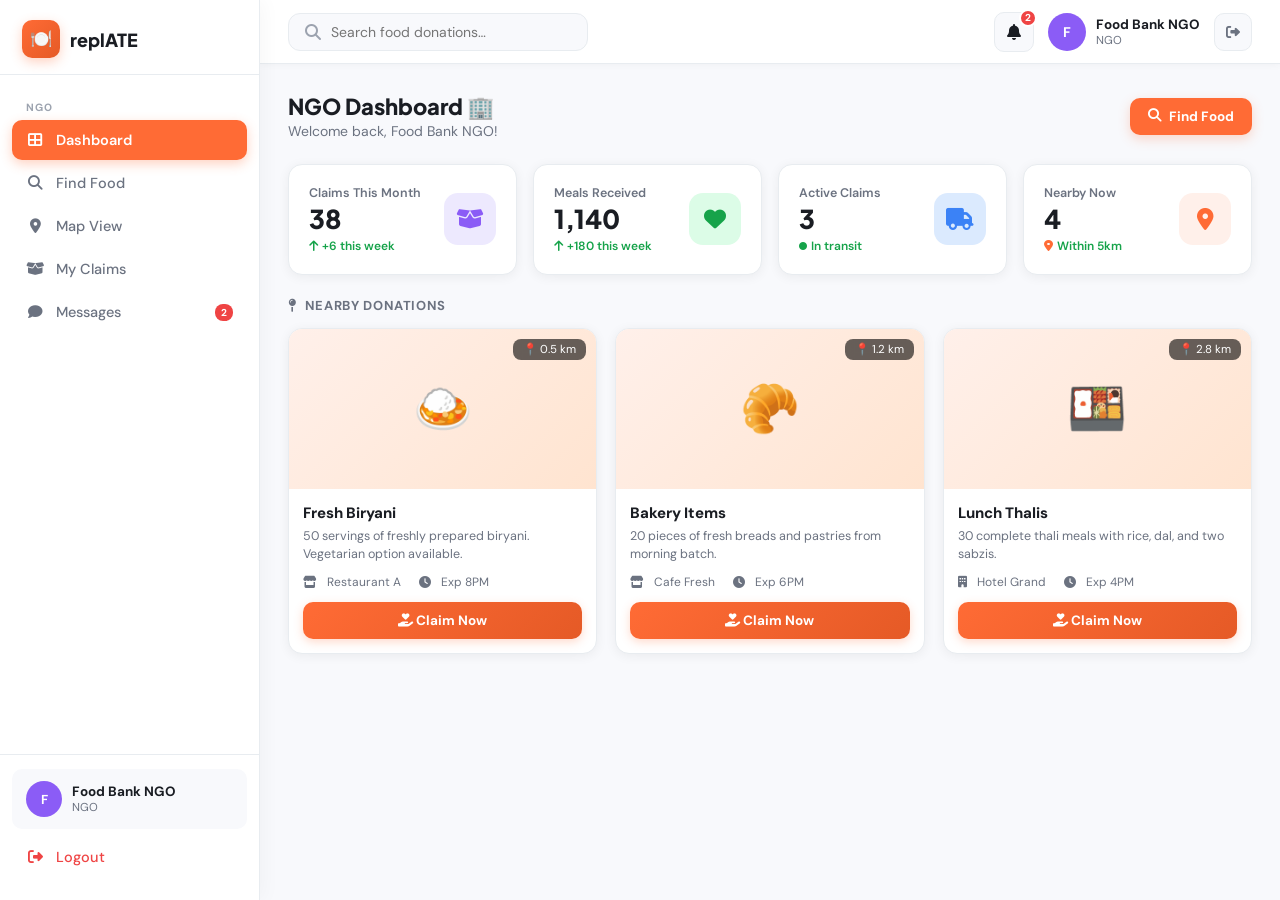
==== files/dashboard-ngo.html @ f1510ff2 "Add files via upload" ====
<!DOCTYPE html>
<html lang="en">
<head>
<meta charset="UTF-8">
<meta name="viewport" content="width=device-width, initial-scale=1.0">
<title>NGO Dashboard – replATE</title>
<link href="https://fonts.googleapis.com/css2?family=Plus+Jakarta+Sans:wght@400;500;600;700;800;900&family=DM+Sans:ital,opsz,wght@0,9..40,400;0,9..40,500;0,9..40,600;0,9..40,700&display=swap" rel="stylesheet">
<link rel="stylesheet" href="https://cdnjs.cloudflare.com/ajax/libs/font-awesome/6.5.0/css/all.min.css"/>
<link rel="stylesheet" href="styles.css">
<style>
.page { display:flex; min-height:100vh; }
.content-section { display:none; }
.content-section.active { display:block; animation:fadeInUp .35s ease both; }
@keyframes fadeInUp { from{opacity:0;transform:translateY(16px);}to{opacity:1;transform:translateY(0);} }
.content { padding:28px; flex:1; }
.filter-bar { display:flex;gap:8px;margin-bottom:18px;flex-wrap:wrap; }
</style>
</head>
<body>
<div class="page">
  <!-- SIDEBAR -->
  <div class="sidebar" id="ngo-sidebar">
    <div class="sidebar-logo">
      <div class="logo-icon">🍽️</div>
      <span class="logo-text">replATE</span>
    </div>
    <nav class="sidebar-nav">
      <div class="nav-section-label">NGO</div>
      <div class="nav-item active" onclick="ngoNav(this,'sec-dash')"><i class="fas fa-th-large"></i> Dashboard</div>
      <div class="nav-item" onclick="ngoNav(this,'sec-find')"><i class="fas fa-search"></i> Find Food</div>
      <div class="nav-item" onclick="ngoNav(this,'sec-map')"><i class="fas fa-map-marker-alt"></i> Map View</div>
      <div class="nav-item" onclick="ngoNav(this,'sec-claims')"><i class="fas fa-box-open"></i> My Claims</div>
      <div class="nav-item" onclick="ngoNav(this,'sec-messages')"><i class="fas fa-comment"></i> Messages <span class="nav-badge">2</span></div>
    </nav>
    <div class="sidebar-bottom">
      <div class="sidebar-user">
        <div class="avatar" style="background:#8B5CF6">F</div>
        <div class="uinfo"><div class="uname">Food Bank NGO</div><div class="urole">NGO</div></div>
      </div>
      <div class="nav-item" onclick="logout()" style="color:#EF4444"><i class="fas fa-sign-out-alt"></i> Logout</div>
    </div>
  </div>

  <!-- MAIN -->
  <div class="main-wrap">
    <div class="topbar">
      <div class="topbar-search"><i class="fas fa-search" style="color:var(--text-3)"></i><input placeholder="Search food donations…"/></div>
      <div class="topbar-right">
        <div class="notif-wrap">
          <div class="notif-btn" onclick="toggleNotif('ngo-notif')"><i class="fas fa-bell"></i><span class="notif-badge">2</span></div>
          <div class="notif-dropdown" id="ngo-notif">
            <div class="notif-header"><h3>Notifications</h3><a onclick="markAllRead('ngo-notif')">Mark all read</a></div>
            <div class="notif-item"><div class="notif-dot"></div><div class="notif-content"><div class="title">New Donation Nearby 🍽️</div><div class="desc">Fresh Biryani available 0.5km away</div><div class="time">5 min ago</div></div></div>
            <div class="notif-item"><div class="notif-dot"></div><div class="notif-content"><div class="title">Volunteer Assigned</div><div class="desc">John will pick up your claim soon</div><div class="time">20 min ago</div></div></div>
          </div>
        </div>
        <div class="user-chip"><div class="avatar" style="background:#8B5CF6">F</div><div><div class="uname">Food Bank NGO</div><div class="urole">NGO</div></div></div>
        <button class="logout-btn" onclick="logout()"><i class="fas fa-sign-out-alt"></i></button>
      </div>
    </div>

    <div class="content">

      <!-- DASHBOARD -->
      <div class="content-section active" id="sec-dash">
        <div class="page-header">
          <div class="page-title"><h2>NGO Dashboard 🏢</h2><p>Welcome back, Food Bank NGO!</p></div>
          <button class="navigate-btn" onclick="ngoNav(document.querySelectorAll('#ngo-sidebar .nav-item')[1],'sec-find')"><i class="fas fa-search"></i> Find Food</button>
        </div>
        <div class="stat-grid">
          <div class="stat-card"><div class="stat-info"><div class="label">Claims This Month</div><div class="value">38</div><div class="trend"><i class="fas fa-arrow-up"></i> +6 this week</div></div><div class="stat-icon" style="background:#EDE9FE;color:#8B5CF6"><i class="fas fa-box-open"></i></div></div>
          <div class="stat-card"><div class="stat-info"><div class="label">Meals Received</div><div class="value">1,140</div><div class="trend"><i class="fas fa-arrow-up"></i> +180 this week</div></div><div class="stat-icon" style="background:#DCFCE7;color:#16A34A"><i class="fas fa-heart"></i></div></div>
          <div class="stat-card"><div class="stat-info"><div class="label">Active Claims</div><div class="value">3</div><div class="trend"><i class="fas fa-circle" style="color:#16A34A;font-size:8px"></i> In transit</div></div><div class="stat-icon" style="background:#DBEAFE;color:#3B82F6"><i class="fas fa-truck"></i></div></div>
          <div class="stat-card"><div class="stat-info"><div class="label">Nearby Now</div><div class="value">4</div><div class="trend"><i class="fas fa-map-marker-alt" style="color:var(--orange)"></i> Within 5km</div></div><div class="stat-icon" style="background:var(--orange-pale);color:var(--orange)"><i class="fas fa-map-marker-alt"></i></div></div>
        </div>

        <!-- Quick nearby cards -->
        <div class="section-tag"><i class="fas fa-map-pin"></i> Nearby Donations</div>
        <div class="food-grid">
          <div class="food-card">
            <div class="fc-img"><div class="fc-img-placeholder">🍛</div><div class="fc-dist">📍 0.5 km</div></div>
            <div class="fc-body">
              <div class="fc-name">Fresh Biryani</div>
              <div class="fc-desc">50 servings of freshly prepared biryani. Vegetarian option available.</div>
              <div class="fc-meta"><i class="fas fa-store"></i> Restaurant A <i class="fas fa-clock" style="margin-left:8px"></i> Exp 8PM</div>
              <button class="claim-btn" onclick="claimFood('Fresh Biryani')"><i class="fas fa-hand-holding-heart"></i> Claim Now</button>
            </div>
          </div>
          <div class="food-card">
            <div class="fc-img"><div class="fc-img-placeholder">🥐</div><div class="fc-dist">📍 1.2 km</div></div>
            <div class="fc-body">
              <div class="fc-name">Bakery Items</div>
              <div class="fc-desc">20 pieces of fresh breads and pastries from morning batch.</div>
              <div class="fc-meta"><i class="fas fa-store"></i> Cafe Fresh <i class="fas fa-clock" style="margin-left:8px"></i> Exp 6PM</div>
              <button class="claim-btn" onclick="claimFood('Bakery Items')"><i class="fas fa-hand-holding-heart"></i> Claim Now</button>
            </div>
          </div>
          <div class="food-card">
            <div class="fc-img"><div class="fc-img-placeholder">🍱</div><div class="fc-dist">📍 2.8 km</div></div>
            <div class="fc-body">
              <div class="fc-name">Lunch Thalis</div>
              <div class="fc-desc">30 complete thali meals with rice, dal, and two sabzis.</div>
              <div class="fc-meta"><i class="fas fa-building"></i> Hotel Grand <i class="fas fa-clock" style="margin-left:8px"></i> Exp 4PM</div>
              <button class="claim-btn" onclick="claimFood('Lunch Thalis')"><i class="fas fa-hand-holding-heart"></i> Claim Now</button>
            </div>
          </div>
        </div>
      </div>

      <!-- FIND FOOD -->
      <div class="content-section" id="sec-find">
        <div class="page-header">
          <div class="page-title"><h2>Find Food Near You 🍽️</h2><p>4 donations available nearby</p></div>
          <button class="navigate-btn" onclick="ngoNav(document.querySelectorAll('#ngo-sidebar .nav-item')[2],'sec-map')"><i class="fas fa-map-marker-alt"></i> Map View</button>
        </div>
        <div class="filter-bar">
          <button class="filter-btn active" onclick="filterFoodType(this,'all')">All</button>
          <button class="filter-btn" onclick="filterFoodType(this,'cooked')">Cooked Meals</button>
          <button class="filter-btn" onclick="filterFoodType(this,'bakery')">Bakery</button>
          <button class="filter-btn" onclick="filterFoodType(this,'groceries')">Groceries</button>
        </div>
        <div class="food-grid" id="food-find-grid">
          <div class="food-card" data-cat="cooked">
            <div class="fc-img"><div class="fc-img-placeholder">🍛</div><div class="fc-dist">📍 0.5 km</div></div>
            <div class="fc-body">
              <div class="fc-name">Fresh Biryani</div>
              <div class="fc-desc">50 servings of freshly prepared biryani. Expires at 8PM today.</div>
              <div class="fc-meta"><i class="fas fa-store"></i> Restaurant A <i class="fas fa-users" style="margin-left:8px"></i> 50 servings</div>
              <button class="claim-btn" onclick="claimFood('Fresh Biryani')"><i class="fas fa-hand-holding-heart"></i> Claim</button>
            </div>
          </div>
          <div class="food-card" data-cat="bakery">
            <div class="fc-img"><div class="fc-img-placeholder">🥐</div><div class="fc-dist">📍 1.2 km</div></div>
            <div class="fc-body">
              <div class="fc-name">Bakery Items</div>
              <div class="fc-desc">20 fresh pastries and breads from morning batch.</div>
              <div class="fc-meta"><i class="fas fa-store"></i> Cafe Fresh <i class="fas fa-users" style="margin-left:8px"></i> 20 pieces</div>
              <button class="claim-btn" onclick="claimFood('Bakery Items')"><i class="fas fa-hand-holding-heart"></i> Claim</button>
            </div>
          </div>
          <div class="food-card" data-cat="cooked">
            <div class="fc-img"><div class="fc-img-placeholder">🍱</div><div class="fc-dist">📍 2.8 km</div></div>
            <div class="fc-body">
              <div class="fc-name">Lunch Thalis</div>
              <div class="fc-desc">30 complete thali meals with rice, dal, and vegetables.</div>
              <div class="fc-meta"><i class="fas fa-building"></i> Hotel Grand <i class="fas fa-users" style="margin-left:8px"></i> 30 servings</div>
              <button class="claim-btn" onclick="claimFood('Lunch Thalis')"><i class="fas fa-hand-holding-heart"></i> Claim</button>
            </div>
          </div>
          <div class="food-card" data-cat="groceries">
            <div class="fc-img"><div class="fc-img-placeholder">🛒</div><div class="fc-dist">📍 3.5 km</div></div>
            <div class="fc-body">
              <div class="fc-name">Grocery Pack</div>
              <div class="fc-desc">Mixed vegetables, grains, and pantry staples. Expiry: 2 days.</div>
              <div class="fc-meta"><i class="fas fa-store"></i> Super Mart <i class="fas fa-users" style="margin-left:8px"></i> 15 packs</div>
              <button class="claim-btn" onclick="claimFood('Grocery Pack')"><i class="fas fa-hand-holding-heart"></i> Claim</button>
            </div>
          </div>
        </div>
      </div>

      <!-- MAP VIEW -->
      <div class="content-section" id="sec-map">
        <div class="page-header"><div class="page-title"><h2>Map View 🗺️</h2><p>Donations near your location</p></div>
          <div style="display:flex;gap:8px">
            <button id="map-food-btn" class="filter-btn active" onclick="toggleMapView('food')">🍽️ Food</button>
            <button id="map-vol-btn" class="filter-btn" onclick="toggleMapView('volunteer')">🚴 Volunteers</button>
          </div>
        </div>
        <div id="map-food-view">
          <div class="map-placeholder" style="height:380px">
            <div style="position:absolute;inset:0;background:linear-gradient(135deg,#E8F4FD,#EBF5FB);border-radius:var(--radius)"></div>
            <div class="map-pin">🗺️</div>
            <div style="font-size:15px;font-weight:700;color:var(--text-2);position:relative;z-index:1">4 Donations within 5 km</div>
            <div style="display:flex;gap:10px;position:relative;z-index:1;flex-wrap:wrap;justify-content:center;padding:0 20px">
              <div style="background:rgba(255,107,53,.12);border:2px solid var(--orange);border-radius:10px;padding:8px 14px;font-size:13px;font-weight:700;color:var(--orange)">📍 Restaurant A — 0.5km</div>
              <div style="background:rgba(255,107,53,.12);border:2px solid var(--orange);border-radius:10px;padding:8px 14px;font-size:13px;font-weight:700;color:var(--orange)">📍 Cafe Fresh — 1.2km</div>
              <div style="background:rgba(59,130,246,.1);border:2px solid #3B82F6;border-radius:10px;padding:8px 14px;font-size:13px;font-weight:700;color:#3B82F6">📍 Hotel Grand — 2.8km</div>
              <div style="background:rgba(59,130,246,.1);border:2px solid #3B82F6;border-radius:10px;padding:8px 14px;font-size:13px;font-weight:700;color:#3B82F6">📍 Super Mart — 3.5km</div>
            </div>
          </div>
        </div>
        <div id="map-vol-view" style="display:none">
          <div class="map-placeholder" style="height:380px">
            <div style="position:absolute;inset:0;background:linear-gradient(135deg,#EDE9FE,#E0E7FF);border-radius:var(--radius)"></div>
            <div style="font-size:48px;animation:float 3s ease-in-out infinite">🚴</div>
            <div style="font-size:15px;font-weight:700;color:var(--text-2);position:relative;z-index:1">3 Volunteers Active</div>
            <div style="display:flex;gap:10px;position:relative;z-index:1">
              <div style="background:rgba(139,92,246,.12);border:2px solid #8B5CF6;border-radius:10px;padding:8px 14px;font-size:13px;font-weight:700;color:#8B5CF6">🚴 John — 1.1km</div>
              <div style="background:rgba(139,92,246,.12);border:2px solid #8B5CF6;border-radius:10px;padding:8px 14px;font-size:13px;font-weight:700;color:#8B5CF6">🚴 Priya — 2.3km</div>
            </div>
          </div>
        </div>
      </div>

      <!-- CLAIMS -->
      <div class="content-section" id="sec-claims">
        <div class="page-header"><div class="page-title"><h2>My Claims 📋</h2><p>Track your claimed donations</p></div></div>
        <div class="table-card">
          <table>
            <thead><tr><th>Food</th><th>Donor</th><th>Qty</th><th>Volunteer</th><th>Claimed On</th><th>Status</th></tr></thead>
            <tbody>
              <tr><td><b>Extra Breakfast</b></td><td>University Hostel</td><td>100 pieces</td><td>John Volunteer</td><td style="color:var(--text-2)">Today</td><td><span class="badge in-transit">in transit</span></td></tr>
              <tr><td><b>Party Leftovers</b></td><td>Catering Co</td><td>75 servings</td><td>Priya S</td><td style="color:var(--text-2)">Today</td><td><span class="badge delivered">delivered</span></td></tr>
              <tr><td><b>Fresh Biryani</b></td><td>Restaurant A</td><td>50 servings</td><td>John Volunteer</td><td style="color:var(--text-2)">Yesterday</td><td><span class="badge delivered">delivered</span></td></tr>
              <tr><td><b>Vegetable Curries</b></td><td>Restaurant A</td><td>30 servings</td><td>Raju K</td><td style="color:var(--text-2)">Mar 22</td><td><span class="badge delivered">delivered</span></td></tr>
              <tr><td><b>Bread & Pastries</b></td><td>Bakery Fresh</td><td>40 pieces</td><td>Priya S</td><td style="color:var(--text-2)">Mar 20</td><td><span class="badge delivered">delivered</span></td></tr>
            </tbody>
          </table>
        </div>
      </div>

      <!-- MESSAGES -->
      <div class="content-section" id="sec-messages">
        <div class="page-header"><div class="page-title"><h2>Messages 💬</h2><p>Stay connected with donors & volunteers</p></div></div>
        <div class="messages-layout">
          <div class="chat-list">
            <div class="chat-list-header">Conversations</div>
            <div class="chat-item active" onclick="openChat(this,'Restaurant A','var(--orange)','R')">
              <div class="chat-av" style="background:var(--orange)">R</div>
              <div><div class="chat-name">Restaurant A</div><div class="chat-preview">Thanks for claiming!</div></div>
              <div class="chat-time">5m</div>
            </div>
            <div class="chat-item" onclick="openChat(this,'John Volunteer','#3B82F6','J')">
              <div class="chat-av" style="background:#3B82F6">J</div>
              <div><div class="chat-name">John Volunteer</div><div class="chat-preview">I'm at the pickup location</div></div>
              <div class="chat-time">12m</div>
            </div>
          </div>
          <div class="chat-panel">
            <div class="chat-header">
              <div class="chat-header-info">
                <div class="chat-av" id="chat-av" style="background:var(--orange);width:36px;height:36px;font-size:14px">R</div>
                <div><div class="chat-header-name" id="chat-name">Restaurant A</div><div class="chat-header-status">● Online</div></div>
              </div>
              <div class="chat-header-actions">
                <button class="chat-action-btn"><i class="fas fa-phone"></i></button>
              </div>
            </div>
            <div class="chat-messages" id="ngo-chat-msgs">
              <div class="msg-bubble received">Hi! We'd like to claim your Fresh Biryani donation 🙏<span class="msg-time">10:05 AM</span></div>
              <div class="msg-bubble sent">Of course! 50 servings ready by 7 PM.<span class="msg-time">10:08 AM</span></div>
              <div class="msg-bubble received">We'll send volunteer John for pickup. Thank you! ❤️<span class="msg-time">10:10 AM</span></div>
            </div>
            <div class="chat-input-area">
              <input type="text" id="ngo-chat-input" placeholder="Type a message…" onkeydown="if(event.key==='Enter') sendMsg('ngo-chat-input','ngo-chat-msgs')"/>
              <button class="send-btn" onclick="sendMsg('ngo-chat-input','ngo-chat-msgs')"><i class="fas fa-paper-plane"></i></button>
            </div>
          </div>
        </div>
      </div>

    </div>
  </div>
</div>

<!-- CONFIRM MODAL -->
<div class="modal-overlay" id="modal">
  <div class="modal">
    <button class="modal-close" onclick="closeModal()">✕</button>
    <h3 id="modal-title">Confirm</h3>
    <p id="modal-body" style="color:var(--text-2);font-size:14px;margin-bottom:20px;line-height:1.5"></p>
    <div style="display:flex;gap:10px">
      <button onclick="closeModal()" style="flex:1;padding:11px;border-radius:10px;border:1.5px solid var(--border);background:var(--white);font-size:14px;font-weight:600;cursor:pointer;font-family:inherit">Cancel</button>
      <button id="modal-confirm" style="flex:1;padding:11px;border-radius:12px;border:none;background:linear-gradient(135deg,var(--orange),var(--orange-dark));color:#fff;font-size:14px;font-weight:700;cursor:pointer;font-family:inherit">Confirm</button>
    </div>
  </div>
</div>
<div class="toast" id="toast"><i class="fas fa-check-circle"></i> <span id="toast-msg">Done!</span></div>

<script src="app.js"></script>
<script>
function ngoNav(el, sectionId) {
  document.querySelectorAll('#ngo-sidebar .nav-item').forEach(n => n.classList.remove('active'));
  el.classList.add('active');
  document.querySelectorAll('.content-section').forEach(s => s.classList.remove('active'));
  const sec = document.getElementById(sectionId);
  if (sec) sec.classList.add('active');
}

function filterFoodType(el, type) {
  document.querySelectorAll('.filter-btn').forEach(b => b.classList.remove('active'));
  el.classList.add('active');
  document.querySelectorAll('#food-find-grid .food-card').forEach(c => {
    c.style.display = (type === 'all' || c.dataset.cat === type) ? 'block' : 'none';
  });
}
</script>
</body>
</html>
---- files/styles.css ----
/* ═══════════════════════════════════════════
   replATE — Shared Stylesheet
   ═══════════════════════════════════════════ */
@import url('https://fonts.googleapis.com/css2?family=Plus+Jakarta+Sans:wght@400;500;600;700;800;900&family=DM+Sans:ital,opsz,wght@0,9..40,300;0,9..40,400;0,9..40,500;0,9..40,600;1,9..40,400&display=swap');
@import url('https://cdnjs.cloudflare.com/ajax/libs/font-awesome/6.5.0/css/all.min.css');

:root {
  --orange: #FF6B35;
  --orange-light: #FF8C5A;
  --orange-pale: #FFF0EA;
  --orange-dark: #E55A26;
  --blue: #3B82F6;
  --blue-light: #DBEAFE;
  --purple: #8B5CF6;
  --purple-light: #EDE9FE;
  --red: #EF4444;
  --red-light: #FEE2E2;
  --yellow: #F59E0B;
  --yellow-light: #FEF3C7;
  --teal: #14B8A6;
  --teal-light: #CCFBF1;
  --bg: #F8F9FC;
  --white: #FFFFFF;
  --text: #1A1D23;
  --text-2: #6B7280;
  --text-3: #9CA3AF;
  --border: #E8ECF0;
  --shadow: 0 2px 12px rgba(0,0,0,0.06);
  --shadow-md: 0 4px 24px rgba(0,0,0,0.10);
  --shadow-lg: 0 8px 40px rgba(0,0,0,0.14);
  --sidebar-w: 260px;
  --radius: 14px;
  --radius-sm: 8px;
}

* { margin: 0; padding: 0; box-sizing: border-box; }
html { scroll-behavior: smooth; }
body { font-family: 'DM Sans', sans-serif; background: var(--bg); color: var(--text); overflow-x: hidden; }
h1,h2,h3,h4,h5 { font-family: 'Plus Jakarta Sans', sans-serif; }
a { text-decoration: none; color: inherit; }

/* ─── ANIMATIONS ─── */
@keyframes fadeInUp { from { opacity:0; transform:translateY(20px); } to { opacity:1; transform:translateY(0); } }
@keyframes fadeIn { from { opacity:0; } to { opacity:1; } }
@keyframes pulse { 0%,100%{transform:scale(1);} 50%{transform:scale(1.05);} }
@keyframes spin { from{transform:rotate(0deg);} to{transform:rotate(360deg);} }
@keyframes float { 0%,100%{transform:translateY(0px);} 50%{transform:translateY(-8px);} }
@keyframes bounceIn { 0%{opacity:0;transform:scale(0.3);} 50%{opacity:1;transform:scale(1.05);} 70%{transform:scale(0.9);} 100%{transform:scale(1);} }
@keyframes slideInLeft { from{opacity:0;transform:translateX(-30px);} to{opacity:1;transform:translateX(0);} }
@keyframes ripple { 0%{transform:scale(0.8);opacity:1;} 100%{transform:scale(2);opacity:0;} }
@keyframes shimmer { 0%{background-position:-200% 0} 100%{background-position:200% 0} }

.fade-in { animation: fadeInUp .4s ease both; }
.fade-in-2 { animation: fadeInUp .5s .1s ease both; }
.fade-in-3 { animation: fadeInUp .5s .2s ease both; }

/* ─── SIDEBAR ─── */
.sidebar {
  width: var(--sidebar-w);
  min-height: 100vh;
  background: var(--white);
  border-right: 1px solid var(--border);
  display: flex; flex-direction: column;
  position: fixed; left: 0; top: 0; bottom: 0;
  z-index: 100;
  transition: transform .3s;
  box-shadow: 2px 0 20px rgba(0,0,0,0.04);
}
.sidebar-logo {
  display: flex; align-items: center; gap: 10px;
  padding: 20px 22px 16px;
  border-bottom: 1px solid var(--border);
}
.logo-icon {
  width: 38px; height: 38px;
  background: linear-gradient(135deg, var(--orange), var(--orange-dark));
  border-radius: 10px; display: grid; place-items: center;
  font-size: 18px; box-shadow: 0 4px 12px rgba(255,107,53,0.3);
}
.logo-text { font-family: 'Plus Jakarta Sans', sans-serif; font-weight: 800; font-size: 18px; color: var(--text); }
.sidebar-nav { padding: 14px 12px; flex: 1; overflow-y: auto; }
.nav-section-label { font-size: 10.5px; font-weight: 700; color: var(--text-3); letter-spacing: .08em; text-transform: uppercase; padding: 0 14px; margin: 12px 0 6px; }
.nav-item {
  display: flex; align-items: center; gap: 12px;
  padding: 11px 14px; border-radius: 10px;
  cursor: pointer; font-size: 14.5px; font-weight: 500;
  color: var(--text-2); margin-bottom: 3px;
  transition: all .18s; position: relative;
  user-select: none;
}
.nav-item:hover { background: var(--orange-pale); color: var(--orange); }
.nav-item.active { background: var(--orange); color: #fff; font-weight: 600; box-shadow: 0 4px 12px rgba(255,107,53,0.3); }
.nav-item i { width: 18px; text-align: center; }
.nav-badge { margin-left:auto;background:var(--red);color:#fff;font-size:10px;font-weight:700;padding:2px 6px;border-radius:8px; }
.nav-item.active .nav-badge { background: rgba(255,255,255,0.3); }
.sidebar-bottom { padding: 14px 12px 20px; border-top: 1px solid var(--border); }
.sidebar-user {
  display: flex; align-items: center; gap: 10px;
  padding: 12px 14px; background: var(--bg); border-radius: 10px; margin-bottom: 8px;
}
.sidebar-user .avatar { width:36px;height:36px;border-radius:50%;display:grid;place-items:center;font-size:13px;font-weight:700;color:#fff;flex-shrink:0; }
.sidebar-user .uinfo .uname { font-size:13.5px;font-weight:700; }
.sidebar-user .uinfo .urole { font-size:11.5px;color:var(--text-2); }

/* ─── MAIN WRAP ─── */
.main-wrap { flex: 1; margin-left: var(--sidebar-w); display: flex; flex-direction: column; min-height: 100vh; }

/* ─── TOPBAR ─── */
.topbar {
  height: 64px; background: var(--white);
  border-bottom: 1px solid var(--border);
  display: flex; align-items: center; justify-content: space-between;
  padding: 0 28px; position: sticky; top: 0; z-index: 50;
  box-shadow: 0 1px 8px rgba(0,0,0,0.04);
}
.topbar-search {
  display: flex; align-items: center; gap: 10px;
  background: var(--bg); border: 1.5px solid var(--border);
  border-radius: 12px; padding: 9px 16px; width: 300px;
  transition: all .2s;
}
.topbar-search:focus-within { border-color: var(--orange); box-shadow: 0 0 0 3px rgba(255,107,53,0.08); }
.topbar-search input { background: none; border: none; outline: none; font-size: 14px; color: var(--text); width: 100%; font-family: inherit; }
.topbar-right { display: flex; align-items: center; gap: 14px; }
.notif-btn {
  width: 40px; height: 40px; background: var(--bg);
  border-radius: 10px; display: grid; place-items: center;
  cursor: pointer; position: relative; border: 1.5px solid var(--border);
  transition: all .2s;
}
.notif-btn:hover { background: var(--orange-pale); border-color: var(--orange); }
.notif-badge {
  position: absolute; top: -4px; right: -4px;
  background: var(--red); color: #fff;
  font-size: 10px; font-weight: 700;
  width: 18px; height: 18px; border-radius: 50%;
  display: grid; place-items: center;
  border: 2px solid var(--white);
  animation: pulse 2s infinite;
}
.user-chip { display: flex; align-items: center; gap: 10px; cursor: pointer; }
.avatar { width: 38px; height: 38px; border-radius: 50%; display: grid; place-items: center; font-size: 14px; font-weight: 700; color: #fff; flex-shrink: 0; }
.uname { font-size: 13.5px; font-weight: 700; }
.urole { font-size: 11.5px; color: var(--text-2); }
.logout-btn { width:38px;height:38px;background:var(--bg);border:1.5px solid var(--border);border-radius:10px;cursor:pointer;color:var(--text-2);font-size:14px;transition:all .2s;display:grid;place-items:center; }
.logout-btn:hover { background:var(--red-light);color:var(--red);border-color:var(--red); }

/* ─── NOTIFICATIONS ─── */
.notif-wrap { position:relative; }
.notif-dropdown {
  position: absolute; top: calc(100% + 8px); right: 0;
  width: 360px; background: var(--white);
  border-radius: 16px; border: 1.5px solid var(--border);
  box-shadow: 0 12px 40px rgba(0,0,0,0.15);
  opacity: 0; pointer-events: none; transform: translateY(-8px);
  transition: all .2s; z-index: 200;
}
.notif-dropdown.open { opacity:1; pointer-events:auto; transform:translateY(0); }
.notif-header { display:flex;align-items:center;justify-content:space-between;padding:16px 16px 12px;border-bottom:1px solid var(--border); }
.notif-header h3 { font-size:15px;font-weight:800; }
.notif-header a { font-size:12.5px;color:var(--orange);font-weight:600;cursor:pointer; }
.notif-item { display:flex;align-items:flex-start;gap:12px;padding:12px 16px;border-bottom:1px solid var(--border);transition:background .15s; }
.notif-item:last-child{border-bottom:none;}
.notif-item:hover{background:var(--bg);}
.notif-dot { width:8px;height:8px;border-radius:50%;background:var(--orange);flex-shrink:0;margin-top:5px;transition:background .2s; }
.notif-dot.read{background:var(--border);}
.notif-content .title{font-size:13.5px;font-weight:700;}
.notif-content .desc{font-size:12.5px;color:var(--text-2);margin-top:2px;}
.notif-content .time{font-size:11.5px;color:var(--text-3);margin-top:3px;}

/* ─── CONTENT ─── */
.content { padding: 28px; flex: 1; display: block; }
.page-header { display:flex;align-items:center;justify-content:space-between;margin-bottom:24px;flex-wrap:wrap;gap:12px; }
.page-title h2 { font-size:22px;font-weight:900; }
.page-title p { font-size:14px;color:var(--text-2);margin-top:2px; }
.date-badge { display:flex;align-items:center;gap:8px;padding:8px 16px;border-radius:10px;background:var(--white);border:1.5px solid var(--border);font-size:13px;font-weight:600;color:var(--text-2); }

/* ─── STAT CARDS ─── */
.stat-grid { display:grid;grid-template-columns:repeat(4,1fr);gap:16px;margin-bottom:22px; }
.stat-card { background:var(--white);border-radius:var(--radius);padding:20px;border:1.5px solid var(--border);box-shadow:var(--shadow);display:flex;align-items:center;gap:16px;transition:all .2s; }
.stat-card:hover { transform:translateY(-2px);box-shadow:var(--shadow-md); }
.stat-info .label { font-size:12.5px;color:var(--text-2);font-weight:600; }
.stat-info .value { font-size:26px;font-weight:900;font-family:'Plus Jakarta Sans',sans-serif;line-height:1.1;margin:4px 0; }
.stat-info .trend { font-size:12px;color:#16A34A;font-weight:600;display:flex;align-items:center;gap:4px; }
.stat-info .trend.down { color:var(--red); }
.stat-icon { width:52px;height:52px;border-radius:14px;display:grid;place-items:center;font-size:22px;flex-shrink:0;margin-left:auto; }

/* ─── CHART CARDS ─── */
.charts-row { display:grid;grid-template-columns:1fr 1fr 1fr;gap:18px;margin-bottom:22px; }
.analytics-grid { display:grid;grid-template-columns:1fr 1fr;gap:18px;margin-bottom:22px; }
.chart-card { background:var(--white);border-radius:var(--radius);padding:20px;border:1.5px solid var(--border);box-shadow:var(--shadow); }
.chart-title { font-size:14px;font-weight:800;margin-bottom:16px;color:var(--text); }
.donut-wrap { display:flex;align-items:center;gap:20px; }
.donut-legend { display:flex;flex-direction:column;gap:8px; }
.legend-item { display:flex;align-items:center;justify-content:space-between;gap:12px;font-size:13px;color:var(--text-2);min-width:100px; }
.legend-dot { width:8px;height:8px;border-radius:50%;flex-shrink:0; }

/* ─── TABLE ─── */
.table-card { background:var(--white);border-radius:var(--radius);border:1.5px solid var(--border);overflow:hidden;box-shadow:var(--shadow);margin-bottom:22px; }
table { width:100%;border-collapse:collapse; }
th { padding:12px 16px;font-size:12px;font-weight:700;color:var(--text-2);text-align:left;background:var(--bg);border-bottom:1.5px solid var(--border);text-transform:uppercase;letter-spacing:.04em; }
td { padding:13px 16px;font-size:13.5px;border-bottom:1px solid var(--border);vertical-align:middle; }
tr:last-child td { border-bottom:none; }
tr:hover td { background:rgba(255,107,53,0.02); }

/* ─── BADGES ─── */
.badge { display:inline-flex;align-items:center;padding:4px 11px;border-radius:20px;font-size:11.5px;font-weight:700; }
.badge.active,.badge.available { background:#DCFCE7;color:#16A34A; }
.badge.completed,.badge.delivered { background:var(--teal-light);color:#0F766E; }
.badge.expired { background:var(--red-light);color:var(--red); }
.badge.claim,.badge.claimed { background:var(--blue-light);color:#1D4ED8; }
.badge.donation,.badge.donor { background:var(--orange-pale);color:var(--orange-dark); }
.badge.volunteer { background:var(--purple-light);color:#6D28D9; }
.badge.user { background:var(--yellow-light);color:#B45309; }
.badge.in-transit { background:var(--purple-light);color:#6D28D9; }
.badge.ngo { background:var(--blue-light);color:#1D4ED8; }

/* ─── IMPACT HERO ─── */
.impact-hero {
  background:linear-gradient(135deg,var(--orange),#F97316,#EF4444);
  border-radius:var(--radius);padding:36px;color:#fff;margin-bottom:22px;
  position:relative;overflow:hidden;
}
.impact-hero::before { content:'';position:absolute;inset:0;background:url("data:image/svg+xml,%3Csvg width='60' height='60' viewBox='0 0 60 60' xmlns='http://www.w3.org/2000/svg'%3E%3Cg fill='none' fill-rule='evenodd'%3E%3Cg fill='%23ffffff' fill-opacity='0.05'%3E%3Cpath d='M36 34v-4h-2v4h-4v2h4v4h2v-4h4v-2h-4zm0-30V0h-2v4h-4v2h4v4h2V6h4V4h-4zM6 34v-4H4v4H0v2h4v4h2v-4h4v-2H6zM6 4V0H4v4H0v2h4v4h2V6h4V4H6z'/%3E%3C/g%3E%3C/g%3E%3C/svg%3E"); }
.impact-hero h2 { font-size:26px;font-weight:900;margin-bottom:8px;position:relative; }
.impact-hero p { font-size:15px;opacity:.9;position:relative;max-width:480px; }
.impact-stats { display:flex;gap:32px;margin-top:24px;position:relative; }
.impact-stat .iv { font-size:30px;font-weight:900;font-family:'Plus Jakarta Sans',sans-serif; }
.impact-stat .il { font-size:13px;opacity:.85;margin-top:2px; }

/* ─── SECTION TAG ─── */
.section-tag { display:flex;align-items:center;gap:8px;font-size:13px;font-weight:700;color:var(--text-2);margin-bottom:14px;text-transform:uppercase;letter-spacing:.05em; }

/* ─── BUTTONS ─── */
.add-btn,.navigate-btn {
  display:flex;align-items:center;gap:7px;padding:10px 18px;border-radius:10px;
  background:var(--orange);color:#fff;border:none;cursor:pointer;font-family:inherit;
  font-size:13.5px;font-weight:700;transition:all .2s;box-shadow:0 4px 12px rgba(255,107,53,0.25);
}
.add-btn:hover,.navigate-btn:hover { background:var(--orange-dark);transform:translateY(-1px); }
.icon-btn { width:30px;height:30px;border-radius:8px;border:1.5px solid var(--border);background:var(--white);cursor:pointer;color:var(--text-2);font-size:12px;display:grid;place-items:center;transition:all .15s; }
.icon-btn:hover { background:var(--orange-pale);color:var(--orange);border-color:var(--orange); }
.icon-btn.del:hover { background:var(--red-light);color:var(--red);border-color:var(--red); }
.action-btns { display:flex;gap:6px; }
.users-toolbar { display:flex;align-items:center;gap:12px;margin-bottom:16px;flex-wrap:wrap; }
.filter-select { padding:9px 14px;border-radius:10px;border:1.5px solid var(--border);font-size:13.5px;outline:none;font-family:inherit;cursor:pointer;background:var(--white);transition:all .2s; }
.filter-select:focus { border-color:var(--orange); }

/* ─── FOOD CARDS ─── */
.food-grid { display:grid;grid-template-columns:repeat(auto-fill,minmax(300px,1fr));gap:18px; }
.food-card { background:var(--white);border-radius:var(--radius);border:1.5px solid var(--border);overflow:hidden;box-shadow:var(--shadow);transition:all .25s; }
.food-card:hover { transform:translateY(-4px);box-shadow:var(--shadow-md); }
.fc-img { height:160px;overflow:hidden;position:relative;background:linear-gradient(135deg,#FFF0EA,#FFE4D0); }
.fc-img img { width:100%;height:100%;object-fit:cover; }
.fc-img-placeholder { width:100%;height:100%;display:flex;align-items:center;justify-content:center;font-size:48px; }
.fc-dist { position:absolute;top:10px;right:10px;background:rgba(0,0,0,0.6);color:#fff;font-size:11.5px;padding:3px 10px;border-radius:8px;backdrop-filter:blur(4px); }
.fc-body { padding:14px; }
.fc-name { font-size:15px;font-weight:800;margin-bottom:4px; }
.fc-desc { font-size:12.5px;color:var(--text-2);margin-bottom:10px;line-height:1.5; }
.fc-meta { display:flex;align-items:center;gap:10px;font-size:12px;color:var(--text-2);margin-bottom:12px; }
.claim-btn { width:100%;padding:10px;border-radius:10px;border:none;background:linear-gradient(135deg,var(--orange),var(--orange-dark));color:#fff;font-family:inherit;font-size:13.5px;font-weight:700;cursor:pointer;transition:all .2s;box-shadow:0 3px 10px rgba(255,107,53,0.25); }
.claim-btn:hover { transform:translateY(-1px);box-shadow:0 6px 16px rgba(255,107,53,0.35); }

/* ─── PICKUP CARDS ─── */
.pickup-card { background:var(--white);border-radius:var(--radius);border:1.5px solid var(--border);padding:20px;margin-bottom:16px;box-shadow:var(--shadow);transition:all .2s; }
.pickup-card:hover { border-color:rgba(255,107,53,0.2);box-shadow:var(--shadow-md); }
.pc-header { display:flex;align-items:flex-start;justify-content:space-between;margin-bottom:12px; }
.pc-food { font-size:16px;font-weight:800; }
.pc-from { font-size:13px;color:var(--text-2);margin-top:2px; }
.pc-meta { display:flex;gap:14px;margin-bottom:14px;flex-wrap:wrap; }
.pc-meta-item { display:flex;align-items:center;gap:6px;font-size:13px;color:var(--text-2); }
.pc-route { display:flex;align-items:center;gap:10px;background:var(--bg);border-radius:10px;padding:12px;margin-bottom:14px; }
.pc-loc { flex:1;font-size:12.5px; }
.pc-loc .loc-label { color:var(--text-3);font-size:11px;font-weight:600;text-transform:uppercase;letter-spacing:.04em; }
.pc-loc .loc-name { font-weight:700;margin-top:2px; }
.pc-arrow { color:var(--orange);font-size:16px; }
.paction-btns { display:flex;gap:8px; }
.paction-btn { flex:1;padding:10px;border-radius:10px;border:1.5px solid var(--border);background:var(--white);cursor:pointer;font-family:inherit;font-size:13px;font-weight:600;color:var(--text-2);transition:all .2s;display:flex;align-items:center;justify-content:center;gap:6px; }
.paction-btn.primary { background:linear-gradient(135deg,var(--orange),var(--orange-dark));color:#fff;border:none;box-shadow:0 3px 10px rgba(255,107,53,0.25); }
.paction-btn.primary:hover { transform:translateY(-1px);box-shadow:0 6px 16px rgba(255,107,53,0.35); }
.paction-btn.chat { color:var(--blue);border-color:var(--blue-light);background:var(--blue-light); }

/* ─── TABS ─── */
.tab-bar { display:flex;border-bottom:1.5px solid var(--border);margin-bottom:20px; }
.tab-btn { padding:10px 20px;border:none;background:none;cursor:pointer;font-family:inherit;font-size:14px;font-weight:600;color:var(--text-2);border-bottom:2.5px solid transparent;margin-bottom:-1.5px;transition:all .15s; }
.tab-btn.active { color:var(--orange);border-bottom-color:var(--orange); }

/* ─── MAP ─── */
.map-placeholder { background:linear-gradient(135deg,#E8F4FD,#EBF5FB);border-radius:var(--radius);display:flex;flex-direction:column;align-items:center;justify-content:center;gap:14px;position:relative;border:1.5px solid var(--border); }
.map-pin { font-size:48px;animation:float 3s ease-in-out infinite; }

/* ─── CHAT ─── */
.messages-layout { display:grid;grid-template-columns:300px 1fr;gap:0;background:var(--white);border-radius:var(--radius);border:1.5px solid var(--border);box-shadow:var(--shadow);overflow:hidden;height:520px; }
.chat-list { border-right:1.5px solid var(--border);overflow-y:auto;display:flex;flex-direction:column; }
.chat-list-header { padding:16px;border-bottom:1.5px solid var(--border);font-size:15px;font-weight:800; }
.chat-item { display:flex;align-items:center;gap:12px;padding:14px 16px;cursor:pointer;border-bottom:1px solid var(--border);transition:background .15s; }
.chat-item:hover { background:var(--bg); }
.chat-item.active { background:var(--orange-pale); }
.chat-av { width:40px;height:40px;border-radius:50%;display:grid;place-items:center;font-size:15px;font-weight:700;color:#fff;flex-shrink:0; }
.chat-name { font-size:14px;font-weight:700; }
.chat-preview { font-size:12.5px;color:var(--text-2);margin-top:2px;overflow:hidden;white-space:nowrap;text-overflow:ellipsis;max-width:160px; }
.chat-time { font-size:11px;color:var(--text-3);margin-left:auto;flex-shrink:0; }
.chat-panel { display:flex;flex-direction:column; }
.chat-header { padding:14px 20px;border-bottom:1.5px solid var(--border);display:flex;align-items:center;justify-content:space-between;background:var(--white); }
.chat-header-info { display:flex;align-items:center;gap:12px; }
.chat-header-name { font-size:15px;font-weight:800; }
.chat-header-status { font-size:12px;color:#16A34A;font-weight:600; }
.chat-header-actions { display:flex;gap:8px; }
.chat-action-btn { width:36px;height:36px;border-radius:10px;border:1.5px solid var(--border);background:var(--white);cursor:pointer;color:var(--text-2);font-size:14px;display:grid;place-items:center;transition:all .2s; }
.chat-action-btn:hover { background:var(--orange-pale);color:var(--orange);border-color:var(--orange); }
.chat-messages { flex:1;overflow-y:auto;padding:20px;display:flex;flex-direction:column;gap:12px;background:var(--bg); }
.msg-bubble { max-width:65%;padding:12px 16px;border-radius:14px;font-size:14px;line-height:1.5;position:relative; }
.msg-bubble.received { background:var(--white);color:var(--text);border-radius:4px 14px 14px 14px;border:1.5px solid var(--border);align-self:flex-start; }
.msg-bubble.sent { background:linear-gradient(135deg,var(--orange),var(--orange-dark));color:#fff;border-radius:14px 4px 14px 14px;align-self:flex-end; }
.msg-time { font-size:11px;opacity:.65;margin-top:4px;display:block; }
.msg-bubble.received .msg-time { color:var(--text-3); }
.chat-input-area { padding:16px 20px;border-top:1.5px solid var(--border);background:var(--white);display:flex;align-items:center;gap:10px; }
.chat-input-area input { flex:1;padding:12px 16px;border-radius:12px;border:1.5px solid var(--border);font-family:inherit;font-size:14px;outline:none;background:var(--bg);transition:all .2s; }
.chat-input-area input:focus { border-color:var(--orange);background:var(--white); }
.msg-icon-btn { width:38px;height:38px;border-radius:10px;border:1.5px solid var(--border);background:var(--white);cursor:pointer;color:var(--text-2);font-size:15px;display:grid;place-items:center;transition:all .2s; }
.msg-icon-btn:hover { color:var(--orange); }
.send-btn { width:42px;height:42px;border-radius:12px;border:none;background:linear-gradient(135deg,var(--orange),var(--orange-dark));color:#fff;cursor:pointer;font-size:16px;display:grid;place-items:center;box-shadow:0 4px 12px rgba(255,107,53,0.3);transition:all .2s; }
.send-btn:hover { transform:scale(1.05); }

/* ─── DONATION CARD ─── */
.donations-grid { display:grid;grid-template-columns:1fr 1fr;gap:18px;margin-bottom:22px; }
.donation-card { background:var(--white);border-radius:var(--radius);border:1.5px solid var(--border);padding:20px;box-shadow:var(--shadow);transition:all .2s;cursor:default; }
.donation-card:hover { transform:translateY(-2px);box-shadow:var(--shadow-md); }
.dc-header { display:flex;justify-content:space-between;align-items:flex-start;margin-bottom:12px; }
.dc-food { font-size:16px;font-weight:800; }
.dc-meta { display:flex;flex-direction:column;gap:6px;margin-bottom:14px; }
.dc-meta-row { display:flex;align-items:center;gap:8px;font-size:13px;color:var(--text-2); }
.dc-progress { margin-bottom:14px; }
.dc-progress-bar { height:6px;background:var(--bg);border-radius:6px;overflow:hidden;margin-top:6px; }
.dc-progress-fill { height:100%;background:linear-gradient(90deg,var(--orange),var(--orange-light));border-radius:6px;transition:width .3s; }
.dc-actions { display:flex;gap:8px; }
.dc-btn { flex:1;padding:9px;border-radius:9px;border:1.5px solid var(--border);background:var(--white);cursor:pointer;font-family:inherit;font-size:12.5px;font-weight:600;color:var(--text-2);transition:all .2s;display:flex;align-items:center;justify-content:center;gap:5px; }
.dc-btn:hover { background:var(--bg); }
.dc-btn.primary { background:linear-gradient(135deg,var(--orange),var(--orange-dark));color:#fff;border:none; }
.filter-btns { display:flex;gap:6px;margin-bottom:18px; }
.filter-btn { padding:7px 14px;border-radius:8px;border:1.5px solid var(--border);background:var(--white);cursor:pointer;font-family:inherit;font-size:13px;font-weight:600;color:var(--text-2);transition:all .15s; }
.filter-btn.active { background:var(--orange);color:#fff;border-color:var(--orange); }

/* ─── MODAL ─── */
.modal-overlay { position:fixed;inset:0;background:rgba(0,0,0,0.5);backdrop-filter:blur(4px);display:grid;place-items:center;z-index:1000;opacity:0;pointer-events:none;transition:all .2s; }
.modal-overlay.open { opacity:1;pointer-events:auto; }
.modal { background:var(--white);border-radius:20px;padding:28px;width:420px;box-shadow:0 20px 60px rgba(0,0,0,0.2);position:relative;transform:scale(0.9);transition:transform .2s; }
.modal-overlay.open .modal { transform:scale(1); }
.modal-close { position:absolute;top:16px;right:16px;background:var(--bg);border:none;cursor:pointer;width:30px;height:30px;border-radius:8px;font-size:14px;display:grid;place-items:center;color:var(--text-2);transition:all .15s; }
.modal-close:hover { background:var(--red-light);color:var(--red); }
.modal h3 { font-size:18px;font-weight:800;margin-bottom:8px; }
.pd-modal { width:520px; }
.pd-grid { display:grid;grid-template-columns:1fr 1fr;gap:14px; }
.pd-full { grid-column:1/-1; }
.pd-input { width:100%;padding:11px 14px;border-radius:10px;border:1.5px solid var(--border);font-family:inherit;font-size:13.5px;outline:none;color:var(--text);transition:all .2s;background:var(--bg); }
.pd-input:focus { border-color:var(--orange);background:var(--white); }
.pd-label { font-size:12.5px;font-weight:600;color:var(--text-2);margin-bottom:5px;display:block; }
.pd-submit { width:100%;padding:13px;border-radius:12px;border:none;background:linear-gradient(135deg,var(--orange),var(--orange-dark));color:#fff;font-family:inherit;font-size:14px;font-weight:700;cursor:pointer;margin-top:4px;box-shadow:0 4px 16px rgba(255,107,53,0.3);transition:all .2s; }
.pd-submit:hover { transform:translateY(-1px); }

/* ─── TOAST ─── */
.toast {
  position:fixed;bottom:28px;right:28px;
  background:var(--text);color:#fff;
  padding:12px 20px;border-radius:12px;
  display:flex;align-items:center;gap:10px;
  font-size:14px;font-weight:600;
  transform:translateY(80px);opacity:0;
  transition:all .3s;z-index:9999;
  box-shadow:0 8px 24px rgba(0,0,0,0.2);
  max-width:340px;
}
.toast.show { transform:translateY(0);opacity:1; }
.toast.success { background:linear-gradient(135deg,#22C55E,#16A34A); }
.toast.error { background:linear-gradient(135deg,var(--red),#DC2626); }

/* ─── RESPONSIVE ─── */
@media(max-width:1200px) {
  .stat-grid { grid-template-columns:1fr 1fr; }
  .charts-row { grid-template-columns:1fr; }
}
@media(max-width:768px) {
  .sidebar { transform:translateX(-100%); }
  .main-wrap { margin-left:0; }
}
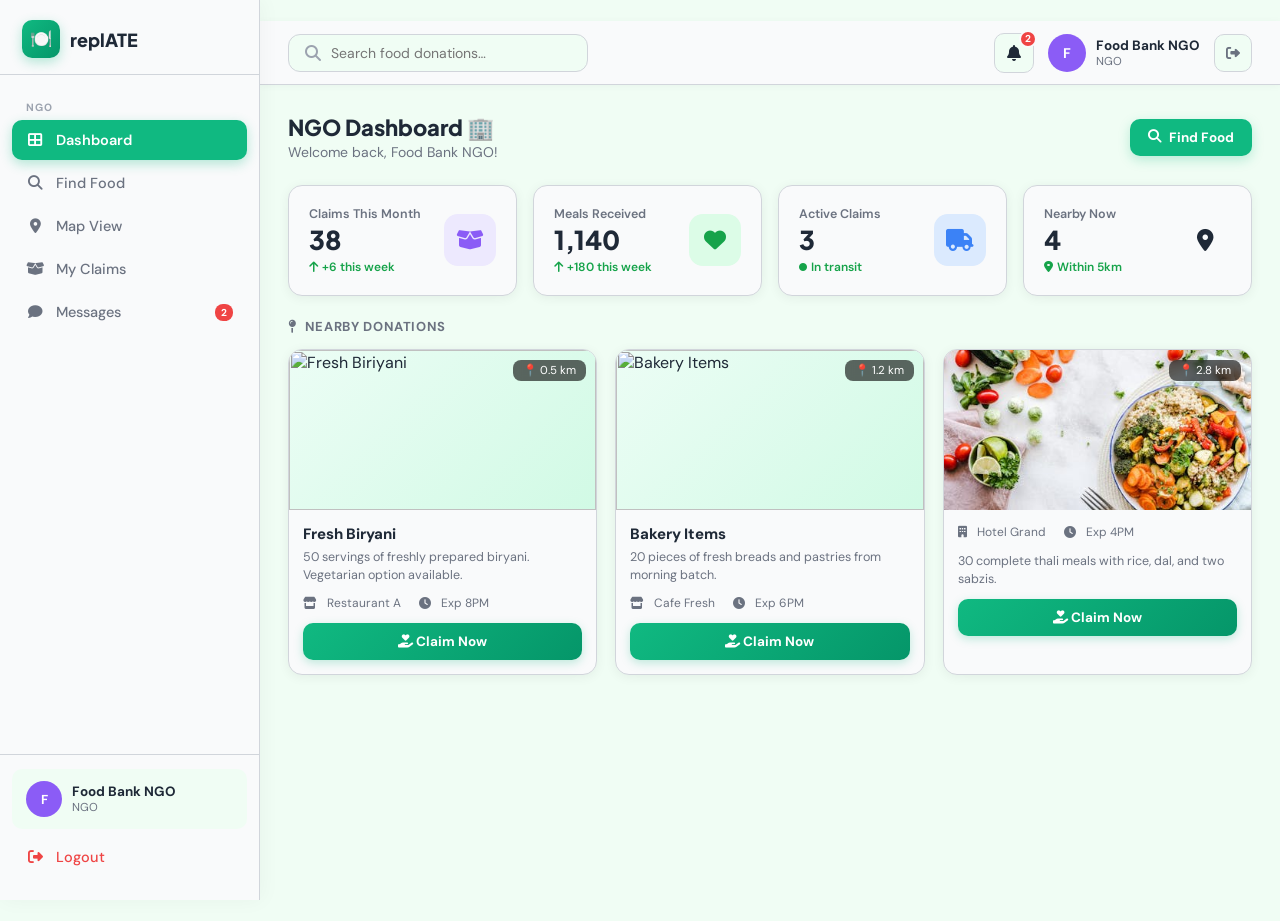
==== commit a20291f6: "Add files via upload" ====
--- a/files/dashboard-ngo.html
+++ b/files/dashboard-ngo.html
@@ -1,4 +1,4 @@
-<!DOCTYPE html>
+u<!DOCTYPE html>
 <html lang="en">
 <head>
 <meta charset="UTF-8">
@@ -78,16 +78,16 @@
         <div class="section-tag"><i class="fas fa-map-pin"></i> Nearby Donations</div>
         <div class="food-grid">
           <div class="food-card">
-            <div class="fc-img"><div class="fc-img-placeholder">🍛</div><div class="fc-dist">📍 0.5 km</div></div>
-            <div class="fc-body">
-              <div class="fc-name">Fresh Biryani</div>
+              <div class="fc-img"><img src="https://images.pexels.com/photos/1279330/pexels-photo-1279330.jpeg?auto=compress&cs=tinysrgb&w=400" alt="Fresh Biriyani" style="width:100%;height:100%;object-fit:cover;"><div class="fc-dist">📍 0.5 km</div></div>
+              <div class="fc-body">
+                <div class="fc-name">Fresh Biryani</div>
               <div class="fc-desc">50 servings of freshly prepared biryani. Vegetarian option available.</div>
               <div class="fc-meta"><i class="fas fa-store"></i> Restaurant A <i class="fas fa-clock" style="margin-left:8px"></i> Exp 8PM</div>
               <button class="claim-btn" onclick="claimFood('Fresh Biryani')"><i class="fas fa-hand-holding-heart"></i> Claim Now</button>
             </div>
           </div>
           <div class="food-card">
-            <div class="fc-img"><div class="fc-img-placeholder">🥐</div><div class="fc-dist">📍 1.2 km</div></div>
+            <div class="fc-img"><img src="https://images.pexels.com/photos/461198/pexels-photo-461198.jpeg?auto=compress&cs=tinysrgb&w=400" alt="Bakery Items" style="width:100%;height:100%;object-fit:cover;"><div class="fc-dist">📍 1.2 km</div></div>
             <div class="fc-body">
               <div class="fc-name">Bakery Items</div>
               <div class="fc-desc">20 pieces of fresh breads and pastries from morning batch.</div>
@@ -96,11 +96,10 @@
             </div>
           </div>
           <div class="food-card">
-            <div class="fc-img"><div class="fc-img-placeholder">🍱</div><div class="fc-dist">📍 2.8 km</div></div>
-            <div class="fc-body">
-              <div class="fc-name">Lunch Thalis</div>
+            <div class="fc-img"><img src="images/thali.jpg" alt="Lunch Thali" style="width:100%;height:100%;object-fit:cover;"><div class="fc-dist">📍 2.8 km</div></div>
+            <div class="fc-body">
+              <div class="fc-meta"><i class="fas fa-building"></i> Hotel Grand <i class="fas fa-clock" style="margin-left:8px"></i> Exp 4PM</div>
               <div class="fc-desc">30 complete thali meals with rice, dal, and two sabzis.</div>
-              <div class="fc-meta"><i class="fas fa-building"></i> Hotel Grand <i class="fas fa-clock" style="margin-left:8px"></i> Exp 4PM</div>
               <button class="claim-btn" onclick="claimFood('Lunch Thalis')"><i class="fas fa-hand-holding-heart"></i> Claim Now</button>
             </div>
           </div>
--- a/files/styles.css
+++ b/files/styles.css
@@ -1,30 +1,31 @@
 /* ═══════════════════════════════════════════
-   replATE — Shared Stylesheet
+   replATE — Shared Stylesheet (Green Theme)
    ═══════════════════════════════════════════ */
 @import url('https://fonts.googleapis.com/css2?family=Plus+Jakarta+Sans:wght@400;500;600;700;800;900&family=DM+Sans:ital,opsz,wght@0,9..40,300;0,9..40,400;0,9..40,500;0,9..40,600;1,9..40,400&display=swap');
 @import url('https://cdnjs.cloudflare.com/ajax/libs/font-awesome/6.5.0/css/all.min.css');
 
 :root {
-  --orange: #FF6B35;
-  --orange-light: #FF8C5A;
-  --orange-pale: #FFF0EA;
-  --orange-dark: #E55A26;
+  --green-primary: #10B981;
+  --green-light: #D1FAE5; 
+  --green-pale: #ECFDF5;
+  --green-card: #F0FDF4;
+  --emerald: #059669;
   --blue: #3B82F6;
   --blue-light: #DBEAFE;
   --purple: #8B5CF6;
-  --purple-light: #EDE9FE;
+  --purple-light: EDE9FE;
   --red: #EF4444;
   --red-light: #FEE2E2;
   --yellow: #F59E0B;
   --yellow-light: #FEF3C7;
   --teal: #14B8A6;
   --teal-light: #CCFBF1;
-  --bg: #F8F9FC;
-  --white: #FFFFFF;
-  --text: #1A1D23;
+  --bg: #F0FDF4;
+  --white: #F9FAFB;
+  --text: #1F2937;
   --text-2: #6B7280;
   --text-3: #9CA3AF;
-  --border: #E8ECF0;
+  --border: #D1D5DB;
   --shadow: 0 2px 12px rgba(0,0,0,0.06);
   --shadow-md: 0 4px 24px rgba(0,0,0,0.10);
   --shadow-lg: 0 8px 40px rgba(0,0,0,0.14);
@@ -73,9 +74,9 @@
 }
 .logo-icon {
   width: 38px; height: 38px;
-  background: linear-gradient(135deg, var(--orange), var(--orange-dark));
+  background: linear-gradient(135deg, var(--green-primary), var(--emerald));
   border-radius: 10px; display: grid; place-items: center;
-  font-size: 18px; box-shadow: 0 4px 12px rgba(255,107,53,0.3);
+  font-size: 18px; box-shadow: 0 4px 12px rgba(16,185,129,0.3);
 }
 .logo-text { font-family: 'Plus Jakarta Sans', sans-serif; font-weight: 800; font-size: 18px; color: var(--text); }
 .sidebar-nav { padding: 14px 12px; flex: 1; overflow-y: auto; }
@@ -88,8 +89,8 @@
   transition: all .18s; position: relative;
   user-select: none;
 }
-.nav-item:hover { background: var(--orange-pale); color: var(--orange); }
-.nav-item.active { background: var(--orange); color: #fff; font-weight: 600; box-shadow: 0 4px 12px rgba(255,107,53,0.3); }
+.nav-item:hover { background: var(--green-pale); color: var(--green-primary); }
+.nav-item.active { background: var(--green-primary); color: #fff; font-weight: 600; box-shadow: 0 4px 12px rgba(16,185,129,0.3); }
 .nav-item i { width: 18px; text-align: center; }
 .nav-badge { margin-left:auto;background:var(--red);color:#fff;font-size:10px;font-weight:700;padding:2px 6px;border-radius:8px; }
 .nav-item.active .nav-badge { background: rgba(255,255,255,0.3); }
@@ -119,7 +120,7 @@
   border-radius: 12px; padding: 9px 16px; width: 300px;
   transition: all .2s;
 }
-.topbar-search:focus-within { border-color: var(--orange); box-shadow: 0 0 0 3px rgba(255,107,53,0.08); }
+.topbar-search:focus-within { border-color: var(--green-primary); box-shadow: 0 0 0 3px rgba(16,185,129,0.08); }
 .topbar-search input { background: none; border: none; outline: none; font-size: 14px; color: var(--text); width: 100%; font-family: inherit; }
 .topbar-right { display: flex; align-items: center; gap: 14px; }
 .notif-btn {
@@ -128,7 +129,7 @@
   cursor: pointer; position: relative; border: 1.5px solid var(--border);
   transition: all .2s;
 }
-.notif-btn:hover { background: var(--orange-pale); border-color: var(--orange); }
+.notif-btn:hover { background: var(--green-pale); border-color: var(--green-primary); }
 .notif-badge {
   position: absolute; top: -4px; right: -4px;
   background: var(--red); color: #fff;
@@ -158,11 +159,11 @@
 .notif-dropdown.open { opacity:1; pointer-events:auto; transform:translateY(0); }
 .notif-header { display:flex;align-items:center;justify-content:space-between;padding:16px 16px 12px;border-bottom:1px solid var(--border); }
 .notif-header h3 { font-size:15px;font-weight:800; }
-.notif-header a { font-size:12.5px;color:var(--orange);font-weight:600;cursor:pointer; }
+.notif-header a { font-size:12.5px;color:var(--green-primary);font-weight:600;cursor:pointer; }
 .notif-item { display:flex;align-items:flex-start;gap:12px;padding:12px 16px;border-bottom:1px solid var(--border);transition:background .15s; }
 .notif-item:last-child{border-bottom:none;}
 .notif-item:hover{background:var(--bg);}
-.notif-dot { width:8px;height:8px;border-radius:50%;background:var(--orange);flex-shrink:0;margin-top:5px;transition:background .2s; }
+.notif-dot { width:8px;height:8px;border-radius:50%;background:var(--green-primary);flex-shrink:0;margin-top:5px;transition:background .2s; }
 .notif-dot.read{background:var(--border);}
 .notif-content .title{font-size:13.5px;font-weight:700;}
 .notif-content .desc{font-size:12.5px;color:var(--text-2);margin-top:2px;}
@@ -201,7 +202,7 @@
 th { padding:12px 16px;font-size:12px;font-weight:700;color:var(--text-2);text-align:left;background:var(--bg);border-bottom:1.5px solid var(--border);text-transform:uppercase;letter-spacing:.04em; }
 td { padding:13px 16px;font-size:13.5px;border-bottom:1px solid var(--border);vertical-align:middle; }
 tr:last-child td { border-bottom:none; }
-tr:hover td { background:rgba(255,107,53,0.02); }
+tr:hover td { background:rgba(16,185,129,0.02); }
 
 /* ─── BADGES ─── */
 .badge { display:inline-flex;align-items:center;padding:4px 11px;border-radius:20px;font-size:11.5px;font-weight:700; }
@@ -209,7 +210,7 @@
 .badge.completed,.badge.delivered { background:var(--teal-light);color:#0F766E; }
 .badge.expired { background:var(--red-light);color:var(--red); }
 .badge.claim,.badge.claimed { background:var(--blue-light);color:#1D4ED8; }
-.badge.donation,.badge.donor { background:var(--orange-pale);color:var(--orange-dark); }
+.badge.donation,.badge.donor { background:var(--green-light);color:var(--emerald); }
 .badge.volunteer { background:var(--purple-light);color:#6D28D9; }
 .badge.user { background:var(--yellow-light);color:#B45309; }
 .badge.in-transit { background:var(--purple-light);color:#6D28D9; }
@@ -217,7 +218,7 @@
 
 /* ─── IMPACT HERO ─── */
 .impact-hero {
-  background:linear-gradient(135deg,var(--orange),#F97316,#EF4444);
+  background:linear-gradient(135deg,var(--green-primary),#34D399,#10B981);
   border-radius:var(--radius);padding:36px;color:#fff;margin-bottom:22px;
   position:relative;overflow:hidden;
 }
@@ -234,23 +235,23 @@
 /* ─── BUTTONS ─── */
 .add-btn,.navigate-btn {
   display:flex;align-items:center;gap:7px;padding:10px 18px;border-radius:10px;
-  background:var(--orange);color:#fff;border:none;cursor:pointer;font-family:inherit;
-  font-size:13.5px;font-weight:700;transition:all .2s;box-shadow:0 4px 12px rgba(255,107,53,0.25);
-}
-.add-btn:hover,.navigate-btn:hover { background:var(--orange-dark);transform:translateY(-1px); }
+  background:var(--green-primary);color:#fff;border:none;cursor:pointer;font-family:inherit;
+  font-size:13.5px;font-weight:700;transition:all .2s;box-shadow:0 4px 12px rgba(16,185,129,0.25);
+}
+.add-btn:hover,.navigate-btn:hover { background:var(--emerald);transform:translateY(-1px); }
 .icon-btn { width:30px;height:30px;border-radius:8px;border:1.5px solid var(--border);background:var(--white);cursor:pointer;color:var(--text-2);font-size:12px;display:grid;place-items:center;transition:all .15s; }
-.icon-btn:hover { background:var(--orange-pale);color:var(--orange);border-color:var(--orange); }
+.icon-btn:hover { background:var(--green-pale);color:var(--green-primary);border-color:var(--green-primary); }
 .icon-btn.del:hover { background:var(--red-light);color:var(--red);border-color:var(--red); }
 .action-btns { display:flex;gap:6px; }
 .users-toolbar { display:flex;align-items:center;gap:12px;margin-bottom:16px;flex-wrap:wrap; }
 .filter-select { padding:9px 14px;border-radius:10px;border:1.5px solid var(--border);font-size:13.5px;outline:none;font-family:inherit;cursor:pointer;background:var(--white);transition:all .2s; }
-.filter-select:focus { border-color:var(--orange); }
+.filter-select:focus { border-color:var(--green-primary); }
 
 /* ─── FOOD CARDS ─── */
 .food-grid { display:grid;grid-template-columns:repeat(auto-fill,minmax(300px,1fr));gap:18px; }
 .food-card { background:var(--white);border-radius:var(--radius);border:1.5px solid var(--border);overflow:hidden;box-shadow:var(--shadow);transition:all .25s; }
 .food-card:hover { transform:translateY(-4px);box-shadow:var(--shadow-md); }
-.fc-img { height:160px;overflow:hidden;position:relative;background:linear-gradient(135deg,#FFF0EA,#FFE4D0); }
+.fc-img { height:160px;overflow:hidden;position:relative;background:linear-gradient(135deg,var(--green-pale),#D1FAE5); }
 .fc-img img { width:100%;height:100%;object-fit:cover; }
 .fc-img-placeholder { width:100%;height:100%;display:flex;align-items:center;justify-content:center;font-size:48px; }
 .fc-dist { position:absolute;top:10px;right:10px;background:rgba(0,0,0,0.6);color:#fff;font-size:11.5px;padding:3px 10px;border-radius:8px;backdrop-filter:blur(4px); }
@@ -258,12 +259,12 @@
 .fc-name { font-size:15px;font-weight:800;margin-bottom:4px; }
 .fc-desc { font-size:12.5px;color:var(--text-2);margin-bottom:10px;line-height:1.5; }
 .fc-meta { display:flex;align-items:center;gap:10px;font-size:12px;color:var(--text-2);margin-bottom:12px; }
-.claim-btn { width:100%;padding:10px;border-radius:10px;border:none;background:linear-gradient(135deg,var(--orange),var(--orange-dark));color:#fff;font-family:inherit;font-size:13.5px;font-weight:700;cursor:pointer;transition:all .2s;box-shadow:0 3px 10px rgba(255,107,53,0.25); }
-.claim-btn:hover { transform:translateY(-1px);box-shadow:0 6px 16px rgba(255,107,53,0.35); }
+.claim-btn { width:100%;padding:10px;border-radius:10px;border:none;background:linear-gradient(135deg,var(--green-primary),var(--emerald));color:#fff;font-family:inherit;font-size:13.5px;font-weight:700;cursor:pointer;transition:all .2s;box-shadow:0 3px 10px rgba(16,185,129,0.25); }
+.claim-btn:hover { transform:translateY(-1px);box-shadow:0 6px 16px rgba(16,185,129,0.35); }
 
 /* ─── PICKUP CARDS ─── */
 .pickup-card { background:var(--white);border-radius:var(--radius);border:1.5px solid var(--border);padding:20px;margin-bottom:16px;box-shadow:var(--shadow);transition:all .2s; }
-.pickup-card:hover { border-color:rgba(255,107,53,0.2);box-shadow:var(--shadow-md); }
+.pickup-card:hover { border-color:rgba(16,185,129,0.2);box-shadow:var(--shadow-md); }
 .pc-header { display:flex;align-items:flex-start;justify-content:space-between;margin-bottom:12px; }
 .pc-food { font-size:16px;font-weight:800; }
 .pc-from { font-size:13px;color:var(--text-2);margin-top:2px; }
@@ -273,20 +274,20 @@
 .pc-loc { flex:1;font-size:12.5px; }
 .pc-loc .loc-label { color:var(--text-3);font-size:11px;font-weight:600;text-transform:uppercase;letter-spacing:.04em; }
 .pc-loc .loc-name { font-weight:700;margin-top:2px; }
-.pc-arrow { color:var(--orange);font-size:16px; }
+.pc-arrow { color:var(--green-primary);font-size:16px; }
 .paction-btns { display:flex;gap:8px; }
 .paction-btn { flex:1;padding:10px;border-radius:10px;border:1.5px solid var(--border);background:var(--white);cursor:pointer;font-family:inherit;font-size:13px;font-weight:600;color:var(--text-2);transition:all .2s;display:flex;align-items:center;justify-content:center;gap:6px; }
-.paction-btn.primary { background:linear-gradient(135deg,var(--orange),var(--orange-dark));color:#fff;border:none;box-shadow:0 3px 10px rgba(255,107,53,0.25); }
-.paction-btn.primary:hover { transform:translateY(-1px);box-shadow:0 6px 16px rgba(255,107,53,0.35); }
+.paction-btn.primary { background:linear-gradient(135deg,var(--green-primary),var(--emerald));color:#fff;border:none;box-shadow:0 3px 10px rgba(16,185,129,0.25); }
+.paction-btn.primary:hover { transform:translateY(-1px);box-shadow:0 6px 16px rgba(16,185,129,0.35); }
 .paction-btn.chat { color:var(--blue);border-color:var(--blue-light);background:var(--blue-light); }
 
 /* ─── TABS ─── */
 .tab-bar { display:flex;border-bottom:1.5px solid var(--border);margin-bottom:20px; }
 .tab-btn { padding:10px 20px;border:none;background:none;cursor:pointer;font-family:inherit;font-size:14px;font-weight:600;color:var(--text-2);border-bottom:2.5px solid transparent;margin-bottom:-1.5px;transition:all .15s; }
-.tab-btn.active { color:var(--orange);border-bottom-color:var(--orange); }
+.tab-btn.active { color:var(--green-primary);border-bottom-color:var(--green-primary); }
 
 /* ─── MAP ─── */
-.map-placeholder { background:linear-gradient(135deg,#E8F4FD,#EBF5FB);border-radius:var(--radius);display:flex;flex-direction:column;align-items:center;justify-content:center;gap:14px;position:relative;border:1.5px solid var(--border); }
+.map-placeholder { background:linear-gradient(135deg,#D1FAE5,#ECFDF5);border-radius:var(--radius);display:flex;flex-direction:column;align-items:center;justify-content:center;gap:14px;position:relative;border:1.5px solid var(--border); }
 .map-pin { font-size:48px;animation:float 3s ease-in-out infinite; }
 
 /* ─── CHAT ─── */
@@ -295,7 +296,7 @@
 .chat-list-header { padding:16px;border-bottom:1.5px solid var(--border);font-size:15px;font-weight:800; }
 .chat-item { display:flex;align-items:center;gap:12px;padding:14px 16px;cursor:pointer;border-bottom:1px solid var(--border);transition:background .15s; }
 .chat-item:hover { background:var(--bg); }
-.chat-item.active { background:var(--orange-pale); }
+.chat-item.active { background:var(--green-pale); }
 .chat-av { width:40px;height:40px;border-radius:50%;display:grid;place-items:center;font-size:15px;font-weight:700;color:#fff;flex-shrink:0; }
 .chat-name { font-size:14px;font-weight:700; }
 .chat-preview { font-size:12.5px;color:var(--text-2);margin-top:2px;overflow:hidden;white-space:nowrap;text-overflow:ellipsis;max-width:160px; }
@@ -307,19 +308,19 @@
 .chat-header-status { font-size:12px;color:#16A34A;font-weight:600; }
 .chat-header-actions { display:flex;gap:8px; }
 .chat-action-btn { width:36px;height:36px;border-radius:10px;border:1.5px solid var(--border);background:var(--white);cursor:pointer;color:var(--text-2);font-size:14px;display:grid;place-items:center;transition:all .2s; }
-.chat-action-btn:hover { background:var(--orange-pale);color:var(--orange);border-color:var(--orange); }
+.chat-action-btn:hover { background:var(--green-pale);color:var(--green-primary);border-color:var(--green-primary); }
 .chat-messages { flex:1;overflow-y:auto;padding:20px;display:flex;flex-direction:column;gap:12px;background:var(--bg); }
 .msg-bubble { max-width:65%;padding:12px 16px;border-radius:14px;font-size:14px;line-height:1.5;position:relative; }
 .msg-bubble.received { background:var(--white);color:var(--text);border-radius:4px 14px 14px 14px;border:1.5px solid var(--border);align-self:flex-start; }
-.msg-bubble.sent { background:linear-gradient(135deg,var(--orange),var(--orange-dark));color:#fff;border-radius:14px 4px 14px 14px;align-self:flex-end; }
+.msg-bubble.sent { background:linear-gradient(135deg,var(--green-primary),var(--emerald));color:#fff;border-radius:14px 4px 14px 14px;align-self:flex-end; }
 .msg-time { font-size:11px;opacity:.65;margin-top:4px;display:block; }
 .msg-bubble.received .msg-time { color:var(--text-3); }
 .chat-input-area { padding:16px 20px;border-top:1.5px solid var(--border);background:var(--white);display:flex;align-items:center;gap:10px; }
 .chat-input-area input { flex:1;padding:12px 16px;border-radius:12px;border:1.5px solid var(--border);font-family:inherit;font-size:14px;outline:none;background:var(--bg);transition:all .2s; }
-.chat-input-area input:focus { border-color:var(--orange);background:var(--white); }
+.chat-input-area input:focus { border-color:var(--green-primary);background:var(--white); }
 .msg-icon-btn { width:38px;height:38px;border-radius:10px;border:1.5px solid var(--border);background:var(--white);cursor:pointer;color:var(--text-2);font-size:15px;display:grid;place-items:center;transition:all .2s; }
-.msg-icon-btn:hover { color:var(--orange); }
-.send-btn { width:42px;height:42px;border-radius:12px;border:none;background:linear-gradient(135deg,var(--orange),var(--orange-dark));color:#fff;cursor:pointer;font-size:16px;display:grid;place-items:center;box-shadow:0 4px 12px rgba(255,107,53,0.3);transition:all .2s; }
+.msg-icon-btn:hover { color:var(--green-primary); }
+.send-btn { width:42px;height:42px;border-radius:12px;border:none;background:linear-gradient(135deg,var(--green-primary),var(--emerald));color:#fff;cursor:pointer;font-size:16px;display:grid;place-items:center;box-shadow:0 4px 12px rgba(16,185,129,0.3);transition:all .2s; }
 .send-btn:hover { transform:scale(1.05); }
 
 /* ─── DONATION CARD ─── */
@@ -332,14 +333,14 @@
 .dc-meta-row { display:flex;align-items:center;gap:8px;font-size:13px;color:var(--text-2); }
 .dc-progress { margin-bottom:14px; }
 .dc-progress-bar { height:6px;background:var(--bg);border-radius:6px;overflow:hidden;margin-top:6px; }
-.dc-progress-fill { height:100%;background:linear-gradient(90deg,var(--orange),var(--orange-light));border-radius:6px;transition:width .3s; }
+.dc-progress-fill { height:100%;background:linear-gradient(90deg,var(--green-primary),var(--green-light));border-radius:6px;transition:width .3s; }
 .dc-actions { display:flex;gap:8px; }
 .dc-btn { flex:1;padding:9px;border-radius:9px;border:1.5px solid var(--border);background:var(--white);cursor:pointer;font-family:inherit;font-size:12.5px;font-weight:600;color:var(--text-2);transition:all .2s;display:flex;align-items:center;justify-content:center;gap:5px; }
 .dc-btn:hover { background:var(--bg); }
-.dc-btn.primary { background:linear-gradient(135deg,var(--orange),var(--orange-dark));color:#fff;border:none; }
+.dc-btn.primary { background:linear-gradient(135deg,var(--green-primary),var(--emerald));color:#fff;border:none; }
 .filter-btns { display:flex;gap:6px;margin-bottom:18px; }
 .filter-btn { padding:7px 14px;border-radius:8px;border:1.5px solid var(--border);background:var(--white);cursor:pointer;font-family:inherit;font-size:13px;font-weight:600;color:var(--text-2);transition:all .15s; }
-.filter-btn.active { background:var(--orange);color:#fff;border-color:var(--orange); }
+.filter-btn.active { background:var(--green-primary);color:#fff;border-color:var(--green-primary); }
 
 /* ─── MODAL ─── */
 .modal-overlay { position:fixed;inset:0;background:rgba(0,0,0,0.5);backdrop-filter:blur(4px);display:grid;place-items:center;z-index:1000;opacity:0;pointer-events:none;transition:all .2s; }
@@ -353,9 +354,9 @@
 .pd-grid { display:grid;grid-template-columns:1fr 1fr;gap:14px; }
 .pd-full { grid-column:1/-1; }
 .pd-input { width:100%;padding:11px 14px;border-radius:10px;border:1.5px solid var(--border);font-family:inherit;font-size:13.5px;outline:none;color:var(--text);transition:all .2s;background:var(--bg); }
-.pd-input:focus { border-color:var(--orange);background:var(--white); }
+.pd-input:focus { border-color:var(--green-primary);background:var(--white); }
 .pd-label { font-size:12.5px;font-weight:600;color:var(--text-2);margin-bottom:5px;display:block; }
-.pd-submit { width:100%;padding:13px;border-radius:12px;border:none;background:linear-gradient(135deg,var(--orange),var(--orange-dark));color:#fff;font-family:inherit;font-size:14px;font-weight:700;cursor:pointer;margin-top:4px;box-shadow:0 4px 16px rgba(255,107,53,0.3);transition:all .2s; }
+.pd-submit { width:100%;padding:13px;border-radius:12px;border:none;background:linear-gradient(135deg,var(--green-primary),var(--emerald));color:#fff;font-family:inherit;font-size:14px;font-weight:700;cursor:pointer;margin-top:4px;box-shadow:0 4px 16px rgba(16,185,129,0.3);transition:all .2s; }
 .pd-submit:hover { transform:translateY(-1px); }
 
 /* ─── TOAST ─── */
